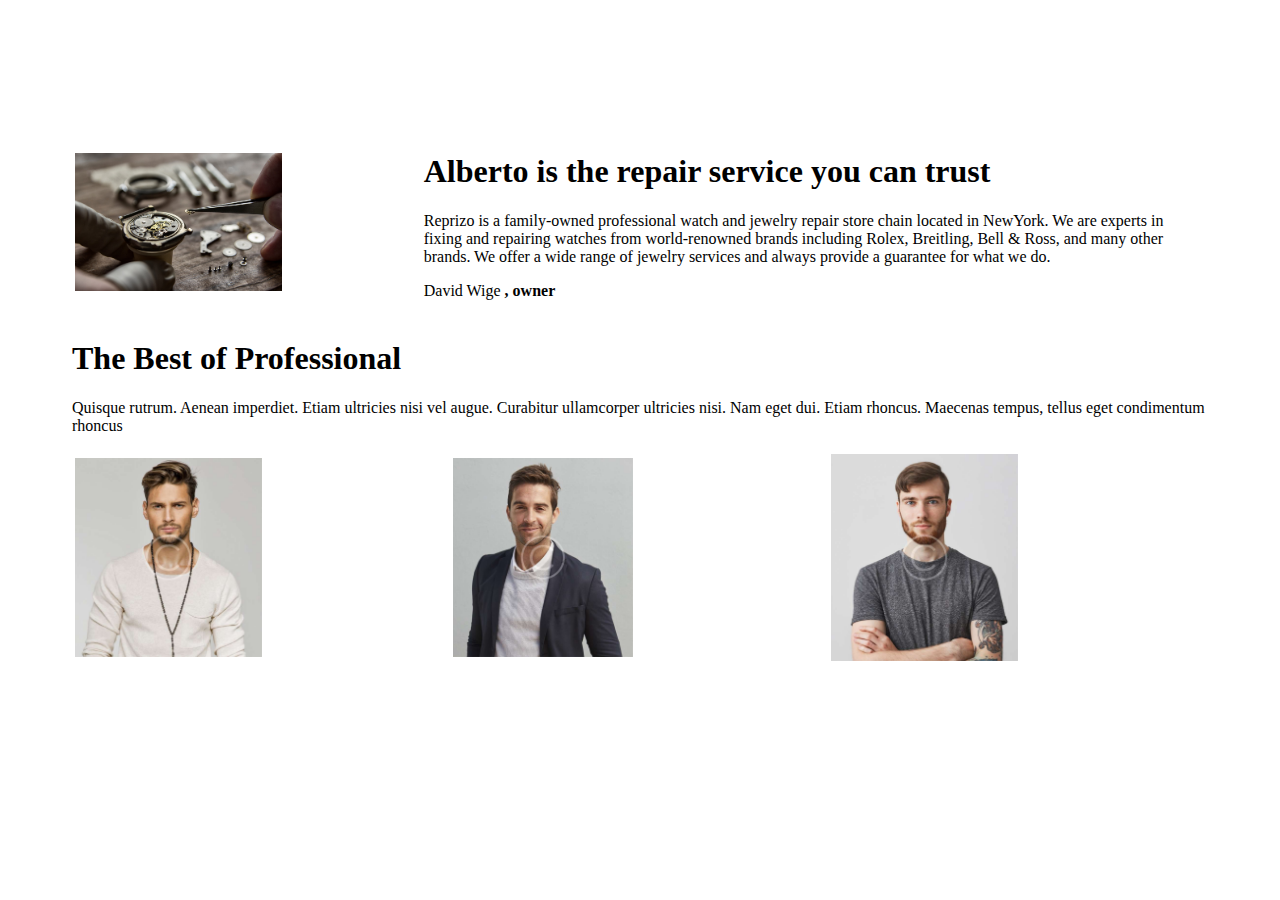
==== history.html @ dc8ac85f "Add files via upload" ====
<!DOCTYPE html>
<html lang="en">

<head>
    <meta charset="UTF-8">
    <meta http-equiv="X-UA-Compatible" content="IE=edge">
    <meta name="viewport" content="width=device-width, initial-scale=1.0">
    <title>Document</title>
    <style>
        @import url('https://fonts.googleapis.com/css2?family=Kdam+Thmor+Pro&family=Playfair+Display:ital@1&family=Poppins:ital,wght@1,300&family=Roboto:wght@300&family=Square+Peg&display=swap');

        .section__padding {
            margin-top: 65px;
            padding: 4rem 4rem;
        }
    </style>
</head>

<body>
    <section class="section__padding">
        <table>
            <tr>
                <td class="repair">
                    <img src="./img-history/watch-repair-service-in-parker-co-finding-the-ideal-repairing-service.jpg"
                        width="60%">
                </td>
                <td class="content">
                    <h1>Alberto is the repair service you can trust</h1>
                    <p class="section">Reprizo is a family-owned professional watch and jewelry repair store chain
                        located in
                        NewYork. We are experts in fixing and repairing watches from world-renowned brands including
                        Rolex, Breitling, Bell & Ross, and many other brands. We offer a wide range of jewelry
                        services and always provide a guarantee for what we do.</p>
                    <p class="end-text">David Wige <b>, owner</b></p>
                </td>
            </tr>
        </table>
        <h1 class="title">The Best of Professional</h1>
        <p class="pro">Quisque rutrum. Aenean imperdiet. Etiam ultricies nisi vel augue. Curabitur ullamcorper ultricies
            nisi. Nam eget dui. Etiam rhoncus. Maecenas tempus, tellus eget condimentum rhoncus</p>
        <table>
            <tr>
                <div class="container">
                    <td class="repair-master">
                        <img src="./img-history/team-2-copyright-760x809.jpg" width="50%">
                    </td>
                    <td class="jewelry-designer">
                        <img src="./img-history/team-3-copyright-760x841.jpg" width="48%">
                    </td>
                    <td class="repair-master2">
                        <img src="./img-history/team-4-copyright-760x841.jpg" width="50%">
                    </td>
                </div>
            </tr>
        </table>
    </section>
</body>

</html>
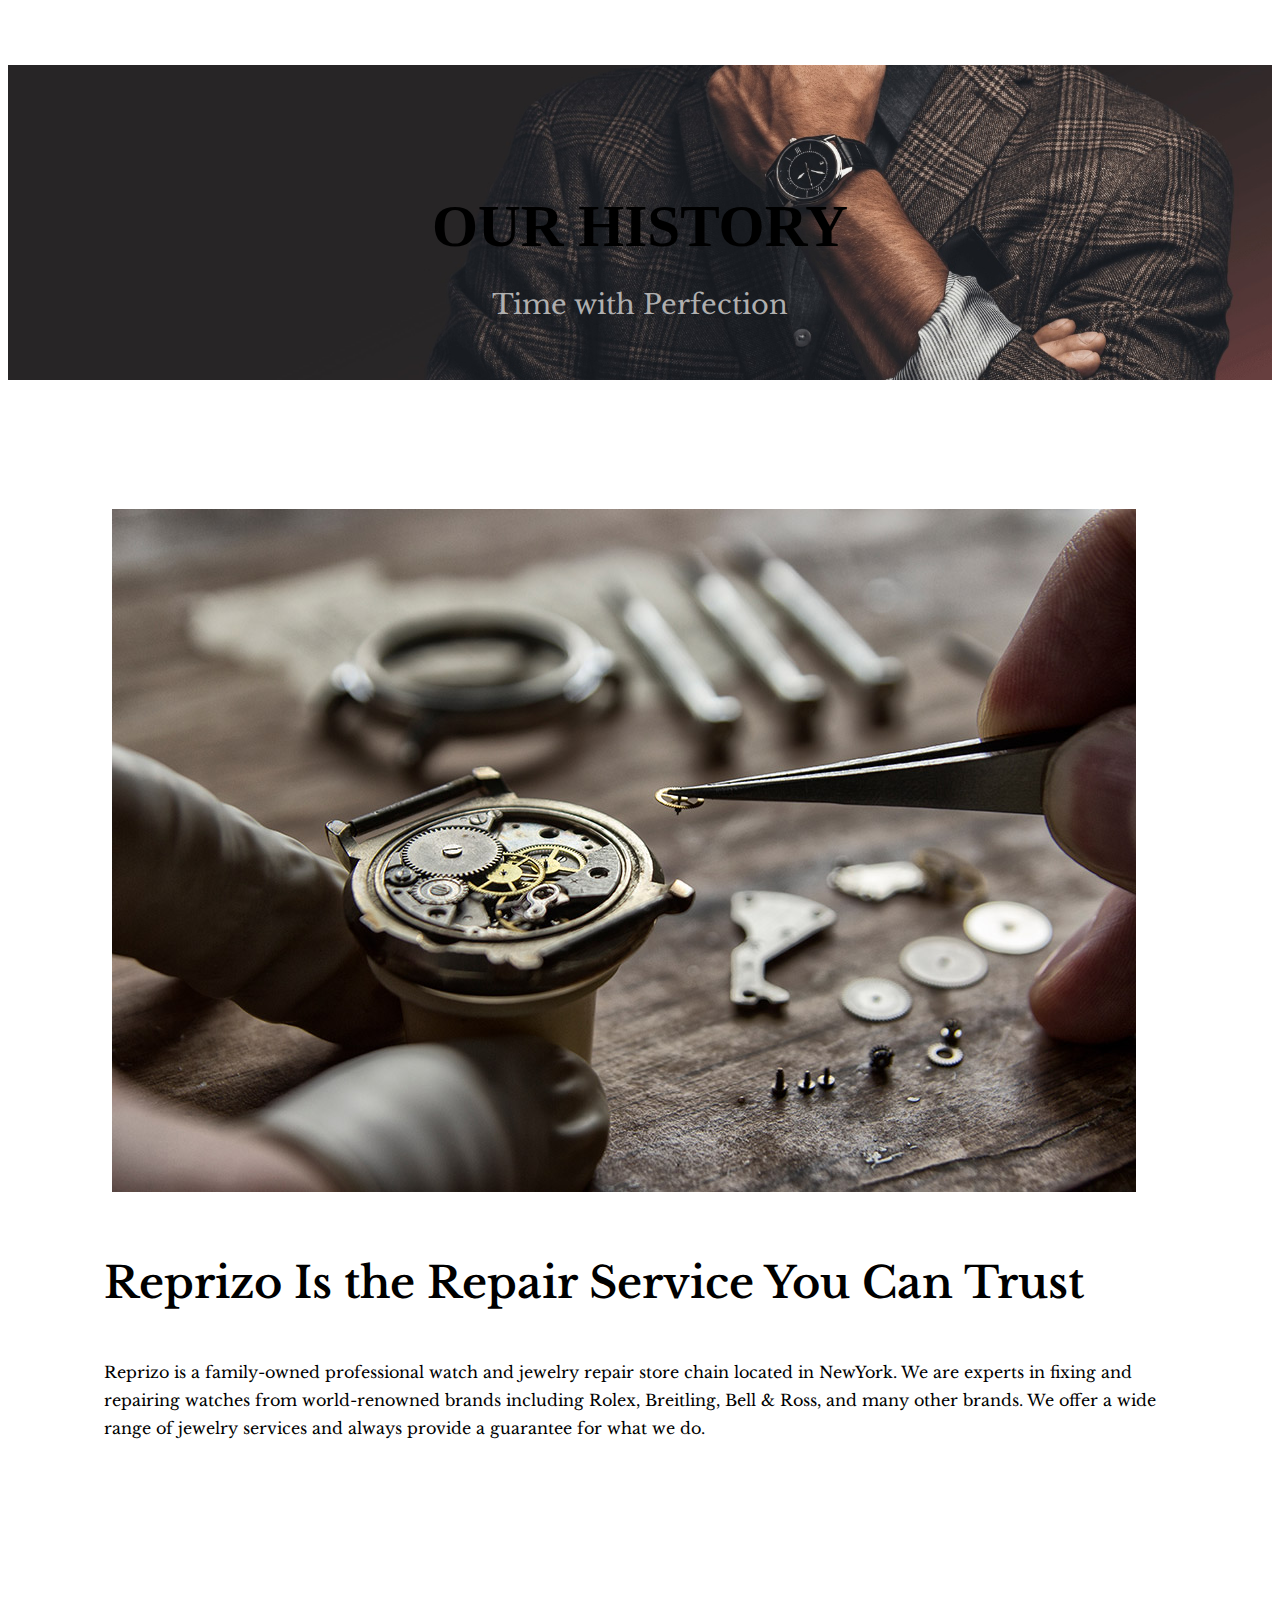
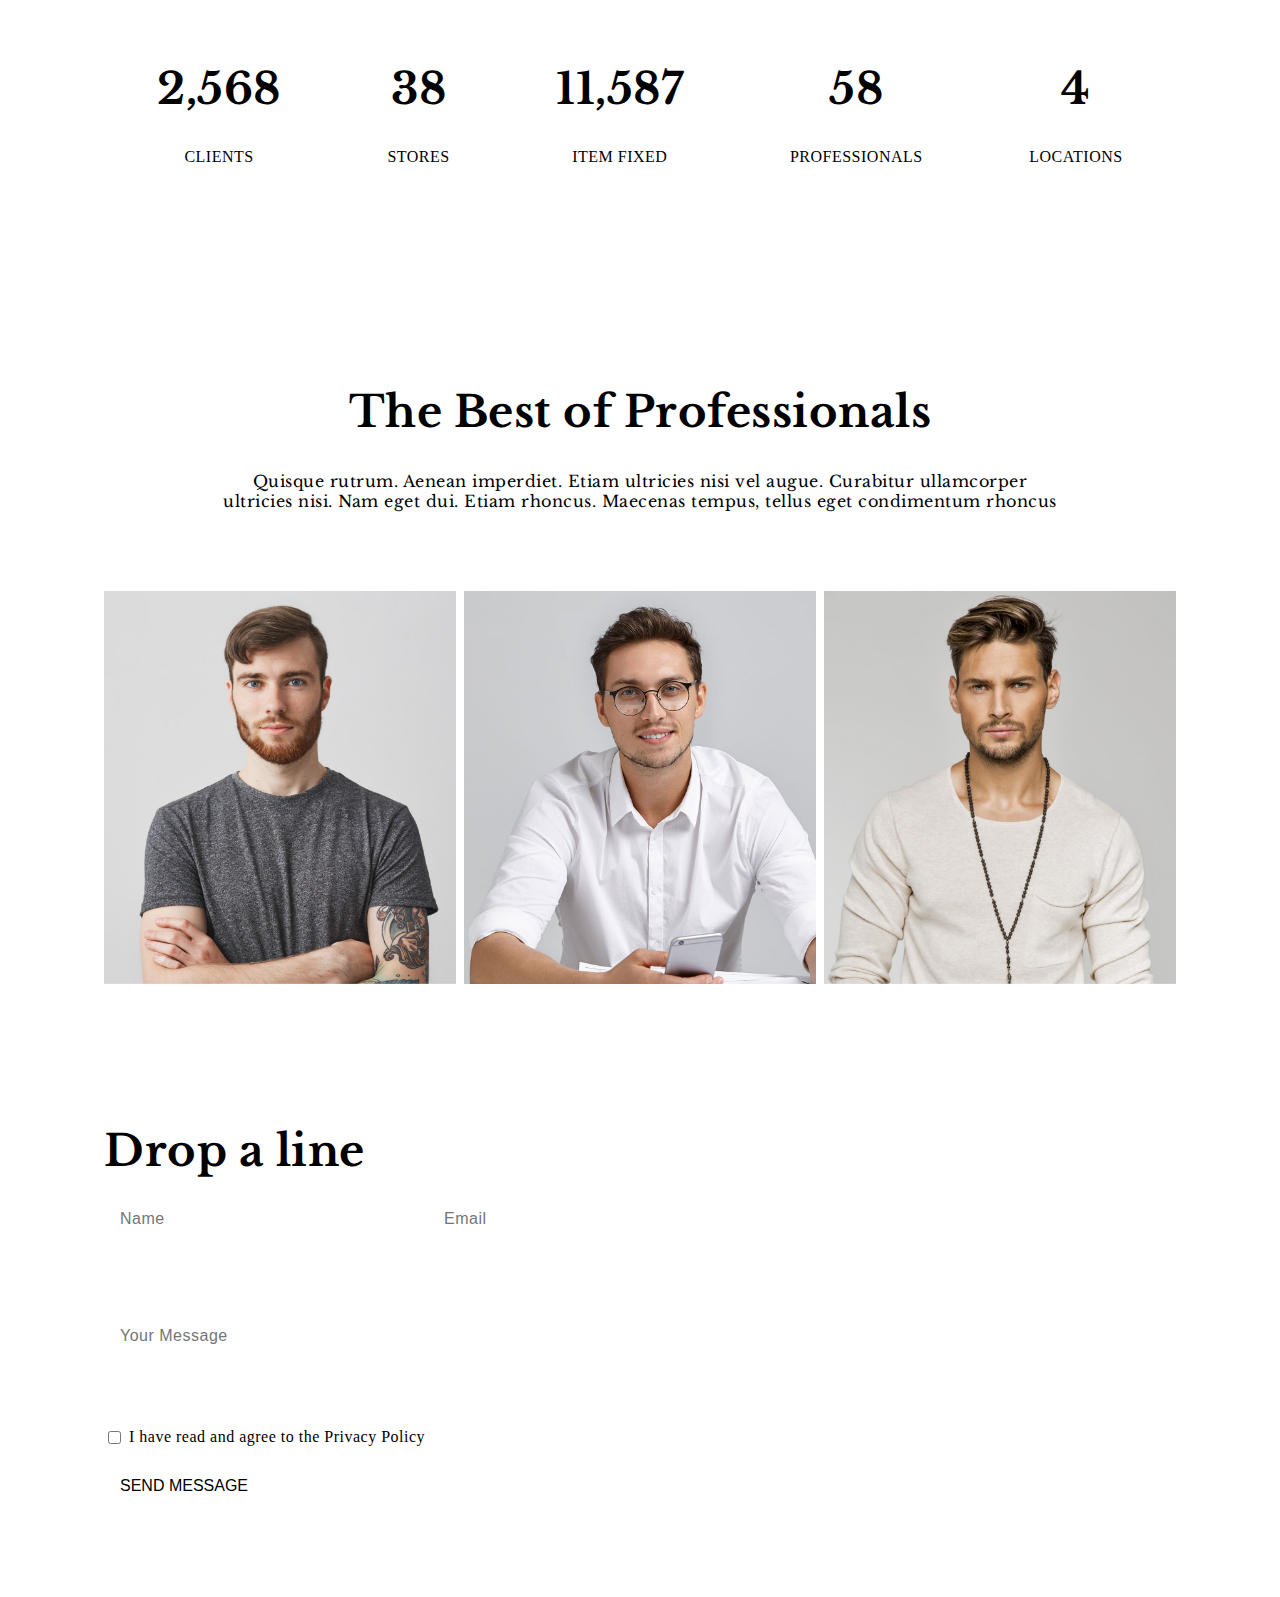
==== commit 50aaa78a: "Add files via upload" ====
--- a/history.html
+++ b/history.html
@@ -5,54 +5,106 @@
     <meta charset="UTF-8">
     <meta http-equiv="X-UA-Compatible" content="IE=edge">
     <meta name="viewport" content="width=device-width, initial-scale=1.0">
+    <link rel="stylesheet" href="history.css" type="text/css">
     <title>Document</title>
-    <style>
-        @import url('https://fonts.googleapis.com/css2?family=Kdam+Thmor+Pro&family=Playfair+Display:ital@1&family=Poppins:ital,wght@1,300&family=Roboto:wght@300&family=Square+Peg&display=swap');
-
-        .section__padding {
-            margin-top: 65px;
-            padding: 4rem 4rem;
-        }
-    </style>
 </head>
 
 <body>
+    <div class=" shop-heading">
+        <img src="./assets/images/shop/heading/heading.jpg" alt="alberto" />
+        <div class="heading-content">
+            <h3>OUR HISTORY</h3>
+            <p>Time with Perfection</p>
+        </div>
+    </div>
     <section class="section__padding">
-        <table>
-            <tr>
-                <td class="repair">
-                    <img src="./img-history/watch-repair-service-in-parker-co-finding-the-ideal-repairing-service.jpg"
-                        width="60%">
-                </td>
-                <td class="content">
-                    <h1>Alberto is the repair service you can trust</h1>
-                    <p class="section">Reprizo is a family-owned professional watch and jewelry repair store chain
-                        located in
-                        NewYork. We are experts in fixing and repairing watches from world-renowned brands including
-                        Rolex, Breitling, Bell & Ross, and many other brands. We offer a wide range of jewelry
-                        services and always provide a guarantee for what we do.</p>
-                    <p class="end-text">David Wige <b>, owner</b></p>
-                </td>
-            </tr>
-        </table>
-        <h1 class="title">The Best of Professional</h1>
-        <p class="pro">Quisque rutrum. Aenean imperdiet. Etiam ultricies nisi vel augue. Curabitur ullamcorper ultricies
-            nisi. Nam eget dui. Etiam rhoncus. Maecenas tempus, tellus eget condimentum rhoncus</p>
-        <table>
-            <tr>
-                <div class="container">
-                    <td class="repair-master">
-                        <img src="./img-history/team-2-copyright-760x809.jpg" width="50%">
-                    </td>
-                    <td class="jewelry-designer">
-                        <img src="./img-history/team-3-copyright-760x841.jpg" width="48%">
-                    </td>
-                    <td class="repair-master2">
-                        <img src="./img-history/team-4-copyright-760x841.jpg" width="50%">
-                    </td>
+        <div class="history-intro">
+            <div class="image">
+                <img src="./assets/images/img-history/history_01.jpg" alt="history">
+            </div>
+            <div class="content">
+                <h3>Reprizo Is the Repair Service You Can Trust</h3>
+                <p>Reprizo is a family-owned professional watch and jewelry repair store chain located in NewYork. We
+                    are experts in fixing and repairing watches from world-renowned brands including Rolex, Breitling,
+                    Bell & Ross, and many other brands. We offer a wide range of jewelry services and always provide a
+                    guarantee for what we do.</p>
+            </div>
+        </div>
+        <div class="history_count">
+            <div class="count">
+                <h3>2,568</h3>
+                <p>CLIENTS</p>
+            </div>
+            <div class="count">
+                <h3>38</h3>
+                <p>STORES</p>
+            </div>
+            <div class="count">
+                <h3>11,587</h3>
+                <p>ITEM FIXED</p>
+            </div>
+            <div class="count">
+                <h3>58</h3>
+                <p>PROFESSIONALS</p>
+            </div>
+            <div class="count">
+                <h3>4</h3>
+                <p>LOCATIONS</p>
+            </div>
+        </div>
+
+        <div class="professionals">
+            <div class="profess_heading">
+                <h3>The Best of Professionals</h3>
+                <p>Quisque rutrum. Aenean imperdiet. Etiam ultricies nisi vel augue. Curabitur ullamcorper ultricies
+                    nisi. Nam eget dui. Etiam rhoncus. Maecenas tempus, tellus eget condimentum rhoncus
+                </p>
+            </div>
+            <div class="profess_image">
+                <div class="person">
+                    <img src="./assets/images/img-history/team_01.jpg" alt="professional">
+                    <div class="person_info">
+                        <div class="person-text">
+                            <p>jewelry designer</p>
+                            <h4>Arnold Stevens</h4>
+                        </div>
+                    </div>
                 </div>
-            </tr>
-        </table>
+                <div class="person">
+                    <img src="./assets/images/img-history/team_2.jpg" alt="professional">
+                    <div class="person_info">
+                        <div class="person-text">
+                            <p>jewelry master</p>
+                            <h4>James Collins</h4>
+                        </div>
+                    </div>
+                </div>
+                <div class="person">
+                    <img src="./assets/images/img-history/team_3.jpg" alt="professional">
+                    <div class="person_info">
+                        <div class="person-text">
+                            <p>repair master</p>
+                            <h4>Mike Peterson</h4>
+                        </div>
+                    </div>
+
+                </div>
+            </div>
+        </div>
+        <form class="drop_line">
+            <h3>Drop a line</h3>
+            <div class="customer_info">
+                <input type="text" placeholder="Name" required="required">
+                <input type="email" placeholder="Email" required="required">
+            </div>
+            <input type="textarea" placeholder="Your Message">
+
+            <div class="agree">
+                <input type="checkbox" required="required">
+                <span>I have read and agree to the Privacy Policy</span>
+            </div>
+            <button type="submit">SEND MESSAGE</button>
+        </form>
     </section>
 </body>
 
--- a/history.css
+++ b/history.css
@@ -0,0 +1,318 @@
+@import url("https://fonts.googleapis.com/css2?family=Libre+Baskerville:wght@400;700&display=swap");
+
+.section__padding {
+  margin-top: 65px;
+  padding: 4rem 6rem;
+}
+.shop-heading {
+  margin-top: 65px;
+  position: relative;
+  width: 100%;
+  height: 35vh;
+}
+.shop-heading > img {
+  width: 100%;
+  height: 100%;
+  object-fit: cover;
+}
+.heading-content {
+  width: 100%;
+  position: absolute;
+  bottom: 2rem;
+}
+.heading-content > h3 {
+  text-align: center;
+  font-size: 3.7rem;
+  font-weight: 600;
+  font-family: "Cormorant SC", serif;
+  color: var(--text-color);
+  margin-bottom: 0.5rem;
+}
+.heading-content > p {
+  text-align: center;
+  font-size: 1.7rem;
+  font-weight: 300;
+  color: #afafaf;
+  font-family: "Libre Baskerville", serif;
+}
+.history-intro {
+  position: relative;
+  display: flex;
+  flex-direction: row;
+  justify-content: space-between;
+  align-items: center;
+}
+.history-intro > .image {
+  position: relative;
+  display: flex;
+  flex: 1;
+  margin-right: 2rem;
+}
+.history-intro > .image > img {
+  position: relative;
+  width: 100%;
+  height: auto;
+  object-fit: cover;
+}
+.history-intro > .content {
+  position: relative;
+  flex: 1;
+}
+.history-intro > .content > h3 {
+  text-align: left;
+  font-size: 2.7rem;
+  font-weight: 600;
+  font-family: "Libre Baskerville", serif;
+  line-height: 64px;
+  color: var(--secound-color);
+  padding-left: 2rem;
+}
+.history-intro > .content > p {
+  text-align: left;
+  font-size: 1rem;
+  font-family: "Libre Baskerville", serif;
+  font-weight: 400;
+  line-height: 28px;
+  color: var(--other-color);
+  padding-left: 2rem;
+}
+/*History Counter */
+.history_count {
+  display: flex;
+  justify-content: space-around;
+  align-items: center;
+  background-color: var(--item-bg-color);
+  padding: 4rem 0;
+  margin-top: 6rem;
+}
+.count {
+  position: relative;
+  display: flex;
+  flex-direction: column;
+  justify-content: center;
+  align-items: center;
+}
+.count > h3 {
+  font-family: "Libre Baskerville", serif;
+  font-size: 2.7rem;
+  color: var(--secound-color);
+  letter-spacing: 0.5px;
+  margin-bottom: 1rem;
+}
+.count > p {
+  font-size: 1rem;
+  text-transform: uppercase;
+  font-weight: 400;
+  color: var(--other-color);
+  letter-spacing: 0.5px;
+}
+.professionals {
+  position: relative;
+  margin-top: 6rem;
+}
+.profess_heading {
+  position: relative;
+  display: flex;
+  flex-direction: column;
+  justify-content: center;
+  align-items: center;
+  margin-bottom: 4rem;
+}
+.profess_heading > h3 {
+  font-family: "Libre Baskerville", serif;
+  font-size: 2.7rem;
+  color: var(--secound-color);
+  letter-spacing: 0.5px;
+  margin-bottom: 1rem;
+  text-align: center;
+}
+.profess_heading > p {
+  font-family: "Libre Baskerville", serif;
+  font-size: 1rem;
+  font-weight: 400;
+  color: var(--other-color);
+  letter-spacing: 0.5px;
+  text-align: center;
+  max-width: 840px;
+  width: 100%;
+}
+.profess_image {
+  display: grid;
+  grid-template-columns: repeat(auto-fit, minmax(220px, auto));
+  grid-gap: 0.5rem;
+  justify-content: center;
+}
+.person {
+  position: relative;
+  cursor: pointer;
+  transition: ease 0.35s;
+}
+
+.person > img {
+  top: 0;
+  left: 0;
+  position: relative;
+  width: 100%;
+  height: 100%;
+  object-fit: cover;
+}
+.person_info {
+  display: flex;
+  flex-direction: column;
+  justify-content: flex-end;
+  align-items: center;
+  position: absolute;
+  top: 0;
+  left: 0;
+  width: 100%;
+  height: 100%;
+  background: linear-gradient(
+    0deg,
+    rgba(175, 127, 102, 1) 0%,
+    rgba(0, 0, 0, 0) 70%
+  );
+  opacity: 0;
+  transition: ease 0.35s;
+}
+.person-text {
+  display: flex;
+  flex-direction: column;
+  justify-content: center;
+  align-items: center;
+  transition: ease 0.5s;
+}
+.person-text > h4 {
+  font-family: "Libre Baskerville", serif;
+  font-size: 2.1rem;
+  color: var(--text-color);
+  letter-spacing: 0.5px;
+  margin-bottom: 1rem;
+  text-align: center;
+}
+.person-text > p {
+  font-size: 1rem;
+  text-transform: uppercase;
+  font-weight: 400;
+  color: var(--item-bg-color);
+  letter-spacing: 0.5px;
+  text-align: center;
+}
+.person:hover > .person_info {
+  opacity: 1;
+}
+.person:hover > .person_info > .person-text {
+  transform: translateY(-42px);
+}
+.drop_line {
+  position: relative;
+  display: flex;
+  flex-direction: column;
+  margin-top: 6rem;
+  width: 100%;
+  max-width: 640px;
+}
+.drop_line > * {
+  margin-bottom: 1rem;
+}
+.drop_line > input {
+  font-size: 1rem;
+  width: 100%;
+  font-weight: 400;
+  background-color: var(--item-bg-color);
+  letter-spacing: 0.5px;
+  padding: 1rem;
+  height: 120px;
+  border: 2px solid var(--main-color);
+  outline: none;
+}
+.drop_line > h3 {
+  font-family: "Libre Baskerville", serif;
+  font-size: 2.7rem;
+  color: var(--secound-color);
+  letter-spacing: 0.5px;
+}
+.customer_info {
+  position: relative;
+  display: flex;
+  flex-direction: row;
+  width: 100%;
+  margin-bottom: 1rem;
+}
+.customer_info > input {
+  font-size: 1rem;
+  width: 100%;
+  font-weight: 400;
+  background-color: var(--item-bg-color);
+  letter-spacing: 0.5px;
+  padding: 1rem;
+  border: 2px solid var(--main-color);
+  outline: none;
+}
+.customer_info > input:first-of-type {
+  margin-right: 0.5rem;
+}
+.agree {
+  display: flex;
+  justify-content: flex-start;
+  align-items: center;
+}
+.agree > input {
+  margin-right: 0.5rem;
+}
+.agree > span {
+  font-size: 1rem;
+  font-weight: 400;
+  color: var(--other-color);
+  letter-spacing: 0.5px;
+}
+.drop_line > button {
+  font-size: 1rem;
+  font-weight: 400;
+  color: var(--text-color);
+  width: fit-content;
+  padding: 14px 16px;
+  border: none;
+  cursor: pointer;
+  background-color: var(--secound-color);
+  transition: ease 0.3s;
+}
+.drop_line > button:hover {
+  background-color: var(--main-color);
+}
+
+@media screen and (max-width: 1290px) {
+  .history-intro {
+    flex-direction: column;
+  }
+  .history-intro > .image {
+    margin-bottom: 1rem;
+  }
+  .history-intro > .content > p {
+    padding: 0;
+    text-align: left;
+  }
+  .history-intro > .content > h3 {
+    padding: 0;
+    text-align: left;
+  }
+}
+@media screen and (max-width: 890px) {
+  .section__padding {
+    padding: 4rem 4rem;
+  }
+}
+@media screen and (max-width: 790px) {
+  .history_count {
+    flex-direction: column;
+  }
+}
+@media screen and (max-width: 590px) {
+  .section__padding {
+    padding: 4rem 2rem;
+  }
+}
+@media screen and (max-width: 390px) {
+  .section__padding {
+    padding: 2rem 1rem;
+  }
+}
